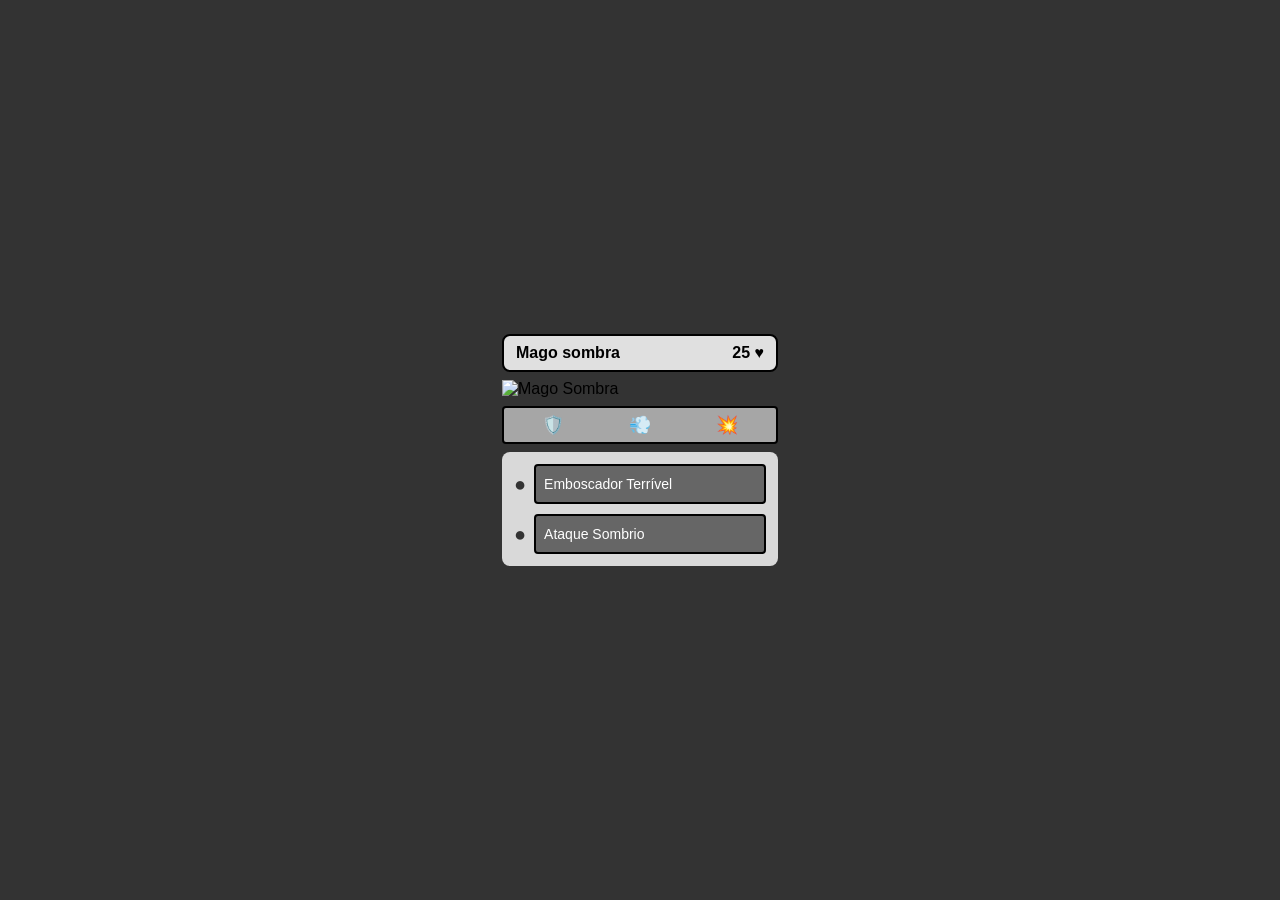
==== Cards/index.html @ 1bb97ba0 "v0.1 so rascunho das divs" ====
<!DOCTYPE html>
<html lang="pt-br">
<head>
    <meta charset="UTF-8">
    <meta http-equiv="X-UA-Compatible" content="IE=edge">
    <meta name="viewport" content="width=device-width, initial-scale=1.0">
    <link rel="stylesheet" href="style.css">
    <title>Cards</title>
</head>
<body>
    
    <div class="card">

        <div class = "card-header">
            <h2 class="card-title">Mago sombra</h2>
            <div class="card-hp">25 <span class = "hp-icon">♥</span></div>
        </div>

        <div class="card-image-cotainers">
            <img src="" alt="Mago Sombra" class="card-image">
        </div>

        <div class="card-stats">
            <span class="stat-icon">🛡️</span>
            <span class="stat-icon">💨</span>
            <span class="stat-icon">💥</span>
        </div>

        <div class="card-abilities" >
            <div class = "ability">
                <span class="ability-dot">●</span>
                <div class ="ability-box">
                    <p>Emboscador Terrível</p>
                </div>
            </div>

            <div class = "ability">
                <span class="ability-dot">●</span>
                <div class ="ability-box">
                    <p>Ataque Sombrio</p>
                </div>
            </div>
        </div>

    </div>

</body>
</html>
---- Cards/style.css ----
/* Reseta marges e deie a fonte padrão */

*{
    margin: 0;
    padding: 0;
    box-sizing: border-box;
    font-family: sans-serif;
}

/* Centralizar carta para visualização */
body{
    display: flex;
    justify-content: center;
    align-items: center;
    height: 100vh;
    background-color: #333;
}

/* fudo do card/borda */
.card{
    width: 300px;
    background-attachment: #0b132b;  /*azul escuro */
    border-radius: 12px;
    padding: 12px;
    display: flex;
    flex-direction: column;
    gap: 8px; /*espaço entra as div interna*/
}

/* header do cartão nome e hp */
.card-header{
    background-color: #e0e0e0;
    border-radius: 8px;
    padding: 8px 12px;
    display: flex;
    justify-content: space-between;
    align-items: center;
    border: 2px solid #000;
}

.card-title{
    font-size: 16px;
    font-weight: bold;
}

.card-hp{
    font-size: 16px;
    font-weight: bold;
}

/* container da imagem */
.card-image-container {
    background-color: #fff;
    height: 200px; /*altura fixa para ter padrao*/
    border-radius: 4px;
    border: 2px solid #000;
    display: flex;
    justify-content: center;
    align-items:center;
    overflow: hidden;
}

.card-image{
    max-width: 100%;
    max-height: 100%;
    object-fit: contain;
}

/* barra de Status */
.card-stats{
    background-color: #a6a6a6;
    border-radius: 4px;
    padding: 6px;
    display: flex;
    justify-content:space-around;
    border: 2px solid #000
}

.stat-icon{
    font-size: 18px;
}

/* Area de habilidades */
.card-abilities {
    background-color: #d9d9d9;
    border-radius: 8px;
    padding: 12px;
    display: flex;
    flex-direction: column;
    gap: 10px;
}

.ability{
    display: flex;
    align-items: center;
    gap: 8px;
}

.ability-dot{
    font-size: 20px;
    color: #333;
}

.ability-box {
    background-color: #666;
    width: 100%;
    min-height: 40px;
    border-radius: 4px;
    padding: 8px;
    border: 2px solid #000;
    display: flex;
    align-items:center;
}

.ability-box p{
    color: #fff;
    font-size: 14px;
}
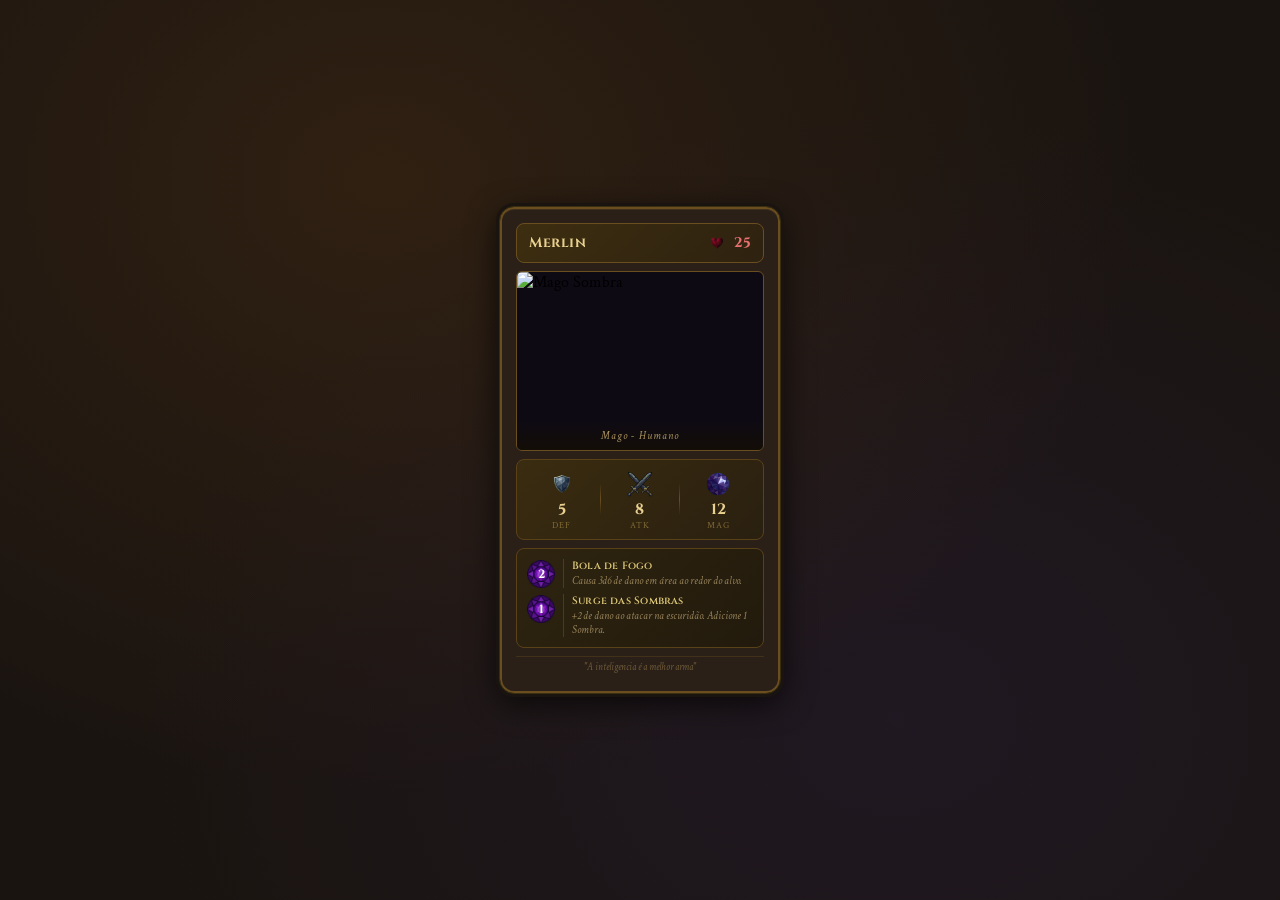
==== commit 69740c62: "update 2.0 primeiro leyout das cartas." ====
--- a/Cards/index.html
+++ b/Cards/index.html
@@ -2,44 +2,78 @@
 <html lang="pt-br">
 <head>
     <meta charset="UTF-8">
-    <meta http-equiv="X-UA-Compatible" content="IE=edge">
     <meta name="viewport" content="width=device-width, initial-scale=1.0">
     <link rel="stylesheet" href="style.css">
-    <title>Cards</title>
+    <link href="https://fonts.googleapis.com/css2?family=Cinzel:wght@400;600;700&family=Crimson+Text:ital,wght@0,400;0,600;1,400&display=swap" rel="stylesheet">
+    <title>cards</title>
 </head>
 <body>
-    
+
     <div class="card">
 
-        <div class = "card-header">
-            <h2 class="card-title">Mago sombra</h2>
-            <div class="card-hp">25 <span class = "hp-icon">♥</span></div>
+        <div class="card-header">
+            <h2 class="card-title">Merlin</h2>
+            <div class="card-hp">
+                <img src="images/assets/hp-icon.png" alt="HP" class="hp-icon">
+                <span>25</span>
+            </div>
         </div>
 
-        <div class="card-image-cotainers">
-            <img src="" alt="Mago Sombra" class="card-image">
+       
+        <div class="card-image-container">
+            <img src="images/arts/mago.png" alt="Mago Sombra" class="card-image">
+            <div class="card-type-banner">
+                <span>Mago - Humano</span>
+            </div>
         </div>
 
+       
         <div class="card-stats">
-            <span class="stat-icon">🛡️</span>
-            <span class="stat-icon">💨</span>
-            <span class="stat-icon">💥</span>
+            <div class="stat-item">
+                <img src="images/assets/def-icon.png" alt="Defesa" class="stat-icon">
+                <span class="stat-val">5</span>
+                <span class="stat-lbl">DEF</span>
+            </div>
+            <div class="stat-divider"></div>
+            <div class="stat-item">
+                <img src="images/assets/atk-icon.png" alt="Ataque" class="stat-icon">
+                <span class="stat-val">8</span>
+                <span class="stat-lbl">ATK</span>
+            </div>
+            <div class="stat-divider"></div>
+            <div class="stat-item">
+                <img src="images/assets/icon-magia.png" alt="Magia" class="stat-icon">
+                <span class="stat-val">12</span>
+                <span class="stat-lbl">MAG</span>
+            </div>
         </div>
 
-        <div class="card-abilities" >
-            <div class = "ability">
-                <span class="ability-dot">●</span>
-                <div class ="ability-box">
-                    <p>Emboscador Terrível</p>
+       
+        <div class="card-abilities">
+            <div class="ability">
+                <div class="ability-cost">
+                    <img src="images/assets/icon-mana.png" alt="" class="mana-icon">
+                    <span>2</span>
+                </div>
+                <div class="ability-body">
+                    <span class="ability-name">Bola de Fogo</span>
+                    <span class="ability-desc">Causa 3d6 de dano em área ao redor do alvo.</span>
                 </div>
             </div>
-
-            <div class = "ability">
-                <span class="ability-dot">●</span>
-                <div class ="ability-box">
-                    <p>Ataque Sombrio</p>
+            <div class="ability">
+                <div class="ability-cost">
+                    <img src="images/assets/icon-mana.png" alt="" class="mana-icon">
+                    <span>1</span>
+                </div>
+                <div class="ability-body">
+                    <span class="ability-name">Surge das Sombras</span>
+                    <span class="ability-desc">+2 de dano ao atacar na escuridão. Adicione 1 Sombra.</span>
                 </div>
             </div>
+        </div>
+
+        <div class="flavor-text">
+            "A inteligencia é a melhor arma"
         </div>
 
     </div>
--- a/Cards/style.css
+++ b/Cards/style.css
@@ -1,119 +1,246 @@
-/* Reseta marges e deie a fonte padrão */
-
-*{
+/* ── Reset ── */
+*, *::before, *::after {
     margin: 0;
     padding: 0;
     box-sizing: border-box;
-    font-family: sans-serif;
-}
-
-/* Centralizar carta para visualização */
-body{
+}
+
+/* ── Página ── */
+body {
     display: flex;
     justify-content: center;
     align-items: center;
-    height: 100vh;
-    background-color: #333;
-}
-
-/* fudo do card/borda */
-.card{
-    width: 300px;
-    background-attachment: #0b132b;  /*azul escuro */
-    border-radius: 12px;
-    padding: 12px;
-    display: flex;
-    flex-direction: column;
-    gap: 8px; /*espaço entra as div interna*/
-}
-
-/* header do cartão nome e hp */
-.card-header{
-    background-color: #e0e0e0;
+    min-height: 100vh;
+    background-color: #1a1410;
+    background-image:
+        radial-gradient(ellipse at 30% 20%, rgba(80,50,20,0.4) 0%, transparent 60%),
+        radial-gradient(ellipse at 70% 80%, rgba(40,30,60,0.4) 0%, transparent 60%);
+    font-family: 'Crimson Text', Georgia, serif;
+}
+
+/* ── Card principal ──
+   Tamanho renderizado: 280 x ~500 px */
+.card {
+    width: 280px;
+    position: relative;
+    padding: 14px;
+    display: flex;
+    flex-direction: column;
+    gap: 8px;
+    background-color: #2a2018;
+    border-radius: 14px;
+    border: 2px solid #6a4e20;
+    outline: 1px solid #3a2e10;
+    box-shadow:
+        0 0 0 4px #1a1410,
+        0 8px 32px rgba(0,0,0,0.8),
+        inset 0 1px 0 rgba(180,140,60,0.15);
+}
+
+/* ── Header ── */
+.card-header {
+    display: flex;
+    justify-content: space-between;
+    align-items: center;
+    background: linear-gradient(135deg, #3d2e10 0%, #2e2210 100%);
+    border: 1px solid #6a4e20;
     border-radius: 8px;
-    padding: 8px 12px;
-    display: flex;
-    justify-content: space-between;
-    align-items: center;
-    border: 2px solid #000;
-}
-
-.card-title{
-    font-size: 16px;
-    font-weight: bold;
-}
-
-.card-hp{
-    font-size: 16px;
-    font-weight: bold;
-}
-
-/* container da imagem */
+    padding: 7px 12px;
+}
+
+.card-title {
+    font-family: 'Cinzel', 'Times New Roman', serif;
+    font-size: 14px;
+    font-weight: 700;
+    color: #e8d090;
+    letter-spacing: 0.04em;
+}
+
+.card-hp {
+    display: flex;
+    align-items: center;
+    gap: 5px;
+    font-family: 'Cinzel', serif;
+    font-size: 14px;
+    font-weight: 700;
+    color: #e87070;
+}
+
+/* Arquivo: images/icon-hp.png | Tamanho: 24x24 px */
+.hp-icon {
+    width: 24px;
+    height: 24px;
+    object-fit: contain;
+}
+
+/* ── Imagem do personagem ──
+   Container renderizado: 252x180 px
+   Ideal enviar 560x360 px para nitidez em telas retina */
 .card-image-container {
-    background-color: #fff;
-    height: 200px; /*altura fixa para ter padrao*/
-    border-radius: 4px;
-    border: 2px solid #000;
-    display: flex;
+    position: relative;
+    border-radius: 6px;
+    border: 1.5px solid #6a4e20;
+    overflow: hidden;
+    height: 180px;
+    background-color: #0d0a14;
+}
+
+.card-image {
+    width: 100%;
+    height: 100%;
+    object-fit: cover;
+    object-position: center top;
+    display: block;
+}
+
+.card-type-banner {
+    position: absolute;
+    bottom: 0;
+    left: 0;
+    right: 0;
+    padding: 5px 10px;
+    background: linear-gradient(0deg, rgba(20,14,6,0.92) 0%, transparent 100%);
+    text-align: center;
+}
+
+.card-type-banner span {
+    font-family: 'Crimson Text', serif;
+    font-style: italic;
+    font-size: 11px;
+    color: rgba(220,190,120,0.75);
+    letter-spacing: 0.1em;
+}
+
+/* ── Stats ── */
+.card-stats {
+    display: flex;
+    align-items: center;
+    justify-content: space-around;
+    background: linear-gradient(135deg, #3a2c10 0%, #2a2010 100%);
+    border: 1px solid #5a4218;
+    border-radius: 8px;
+    padding: 8px 6px;
+}
+
+.stat-item {
+    display: flex;
+    flex-direction: column;
+    align-items: center;
+    gap: 2px;
+    flex: 1;
+}
+
+/* Arquivos: images/icon-def.png / icon-atk.png / icon-mag.png
+   Tamanho: 32x32 px cada */
+.stat-icon {
+    width: 32px;
+    height: 32px;
+    object-fit: contain;
+}
+
+.stat-val {
+    font-family: 'Cinzel', serif;
+    font-size: 15px;
+    font-weight: 700;
+    color: #e8d090;
+    line-height: 1;
+}
+
+.stat-lbl {
+    font-family: 'Crimson Text', serif;
+    font-size: 9px;
+    letter-spacing: 0.12em;
+    color: rgba(180,150,80,0.6);
+    text-transform: uppercase;
+}
+
+.stat-divider {
+    width: 1px;
+    height: 32px;
+    background: linear-gradient(180deg, transparent, #6a4e20, transparent);
+}
+
+/* ── Habilidades ── */
+.card-abilities {
+    display: flex;
+    flex-direction: column;
+    gap: 6px;
+    background: linear-gradient(135deg, #2e2410 0%, #221a0c 100%);
+    border: 1px solid #5a4218;
+    border-radius: 8px;
+    padding: 10px;
+}
+
+.ability {
+    display: flex;
+    align-items: flex-start;
+    gap: 8px;
+}
+
+/* Custo de mana: ícone + número sobreposto
+   Arquivo: images/icon-mana.png | Tamanho: 28x28 px */
+.ability-cost {
+    position: relative;
+    width: 28px;
+    height: 28px;
+    min-width: 28px;
+    flex-shrink: 0;
+    display: flex;
+    align-items: center;
     justify-content: center;
-    align-items:center;
-    overflow: hidden;
-}
-
-.card-image{
-    max-width: 100%;
-    max-height: 100%;
+    margin-top: 1px;
+}
+
+.mana-icon {
+    position: absolute;
+    width: 28px;
+    height: 28px;
     object-fit: contain;
 }
 
-/* barra de Status */
-.card-stats{
-    background-color: #a6a6a6;
-    border-radius: 4px;
-    padding: 6px;
-    display: flex;
-    justify-content:space-around;
-    border: 2px solid #000
-}
-
-.stat-icon{
-    font-size: 18px;
-}
-
-/* Area de habilidades */
-.card-abilities {
-    background-color: #d9d9d9;
-    border-radius: 8px;
-    padding: 12px;
-    display: flex;
-    flex-direction: column;
-    gap: 10px;
-}
-
-.ability{
-    display: flex;
-    align-items: center;
-    gap: 8px;
-}
-
-.ability-dot{
-    font-size: 20px;
-    color: #333;
-}
-
-.ability-box {
-    background-color: #666;
-    width: 100%;
-    min-height: 40px;
-    border-radius: 4px;
-    padding: 8px;
-    border: 2px solid #000;
-    display: flex;
-    align-items:center;
-}
-
-.ability-box p{
+.ability-cost span {
+    position: relative;
+    font-family: 'Cinzel', serif;
+    font-size: 12px;
+    font-weight: 700;
     color: #fff;
-    font-size: 14px;
-}
-
+    text-shadow: 0 1px 4px rgba(0,0,0,0.9);
+    z-index: 1;
+}
+
+.ability-body {
+    flex: 1;
+    display: flex;
+    flex-direction: column;
+    gap: 1px;
+    border-left: 1.5px solid rgba(180,140,60,0.25);
+    padding-left: 8px;
+}
+
+.ability-name {
+    font-family: 'Cinzel', serif;
+    font-size: 10.5px;
+    font-weight: 600;
+    color: #ddc878;
+    letter-spacing: 0.02em;
+}
+
+.ability-desc {
+    font-family: 'Crimson Text', serif;
+    font-size: 11px;
+    color: rgba(210,185,130,0.65);
+    font-style: italic;
+    line-height: 1.3;
+}
+
+/* ── Flavor text ── */
+.flavor-text {
+    font-family: 'Crimson Text', serif;
+    font-style: italic;
+    font-size: 10px;
+    color: rgba(180,150,90,0.5);
+    text-align: center;
+    padding: 4px 10px 2px;
+    border-top: 1px solid rgba(120,90,30,0.3);
+    line-height: 1.4;
+}
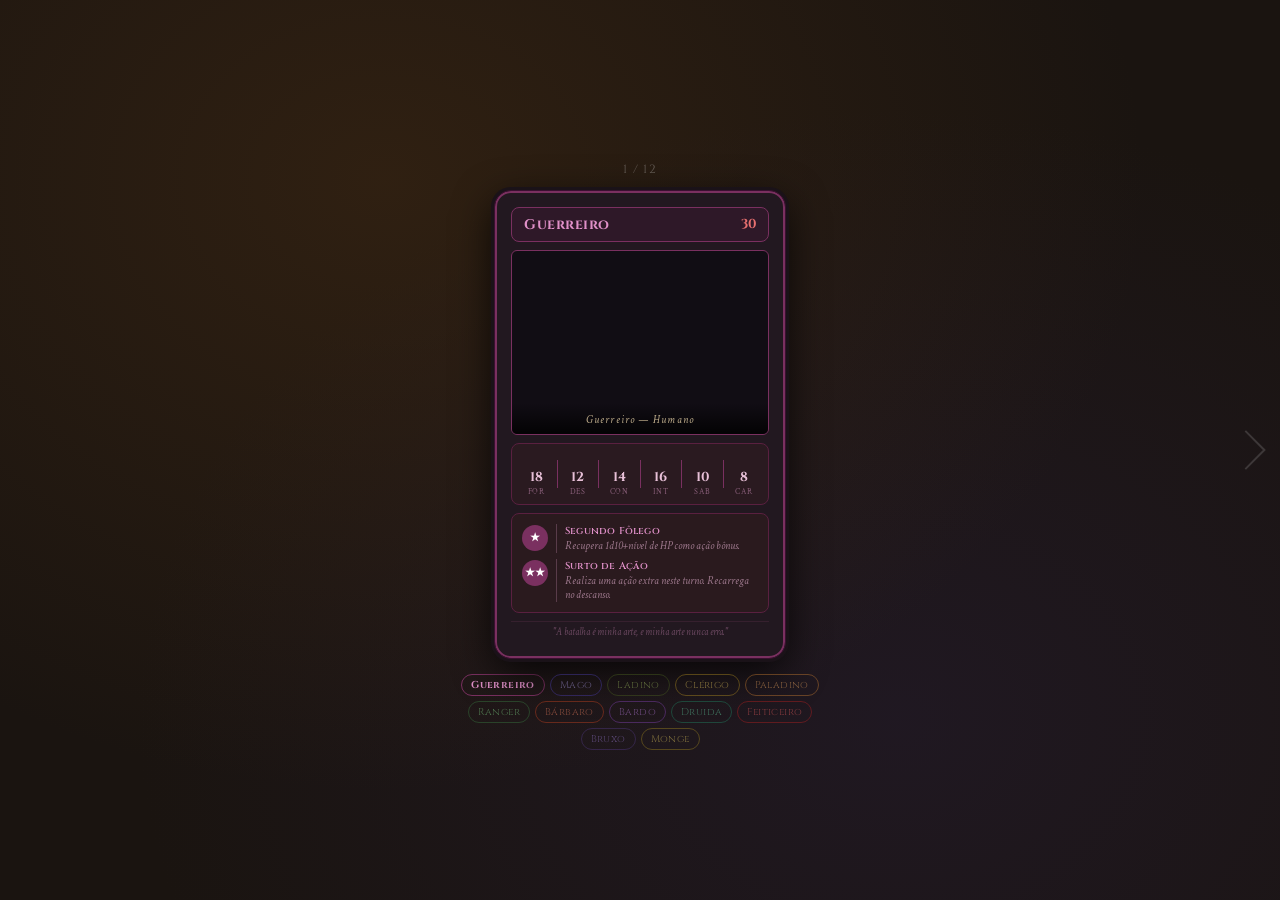
==== commit bfd8162f: "update 0.3 adicionei outras classes. nos modelos." ====
--- a/Cards/index.html
+++ b/Cards/index.html
@@ -1,82 +1,135 @@
 <!DOCTYPE html>
 <html lang="pt-br">
 <head>
-    <meta charset="UTF-8">
-    <meta name="viewport" content="width=device-width, initial-scale=1.0">
-    <link rel="stylesheet" href="style.css">
-    <link href="https://fonts.googleapis.com/css2?family=Cinzel:wght@400;600;700&family=Crimson+Text:ital,wght@0,400;0,600;1,400&display=swap" rel="stylesheet">
-    <title>cards</title>
+  <meta charset="UTF-8">
+  <meta name="viewport" content="width=device-width, initial-scale=1.0">
+  <link rel="stylesheet" href="style.css">
+  <link href="https://fonts.googleapis.com/css2?family=Cinzel:wght@400;600;700&family=Crimson+Text:ital,wght@0,400;0,600;1,400&display=swap" rel="stylesheet">
+  <title>D&D Cards</title>
 </head>
 <body>
 
-    <div class="card">
+  <!-- Clique nas laterais para navegar -->
+  <div class="side-zone left" id="zone-left" aria-label="Carta anterior"></div>
+  <div class="side-zone right" id="zone-right" aria-label="Próxima carta"></div>
 
-        <div class="card-header">
-            <h2 class="card-title">Merlin</h2>
-            <div class="card-hp">
-                <img src="images/assets/hp-icon.png" alt="HP" class="hp-icon">
-                <span>25</span>
-            </div>
+  <div class="rpg-root">
+
+    <!-- Overlay de zoom -->
+    <div class="zoom-overlay" id="zoom-overlay">
+      <div class="zoom-card-wrapper" id="zoom-wrapper"></div>
+    </div>
+
+    <!-- Contador e tabs no topo -->
+    <div class="top-bar">
+      <span class="card-counter" id="counter">1 / 12</span>
+    </div>
+
+    <!-- Carta principal -->
+    <div class="card-stage">
+      <div class="card floating" id="card">
+        <div class="card-header" id="ch">
+          <h2 class="card-title" id="c-name"></h2>
+          <div class="card-hp">
+            <!-- ícone de coração: troque o src para seu ícone personalizado -->
+            <span class="hp-icon" id="hp-icon">
+              <img src="icons/heart.svg" alt="HP" onerror="this.style.display='none';this.nextSibling.style.display='inline'">
+              <span class="hp-fallback" style="display:none">♥</span>
+            </span>
+            <span id="c-hp"></span>
+          </div>
         </div>
 
-       
-        <div class="card-image-container">
-            <img src="images/arts/mago.png" alt="Mago Sombra" class="card-image">
-            <div class="card-type-banner">
-                <span>Mago - Humano</span>
-            </div>
+        <div class="card-image-container" id="c-img-box">
+          <!-- A imagem do personagem: coloque arquivos em /images/nomeClasse.png -->
+          <img class="card-char-img" id="c-char-img" src="" alt="" onerror="this.style.display='none'">
+          <div class="card-type-banner">
+            <span id="c-type"></span>
+          </div>
         </div>
 
-       
-        <div class="card-stats">
-            <div class="stat-item">
-                <img src="images/assets/def-icon.png" alt="Defesa" class="stat-icon">
-                <span class="stat-val">5</span>
-                <span class="stat-lbl">DEF</span>
-            </div>
-            <div class="stat-divider"></div>
-            <div class="stat-item">
-                <img src="images/assets/atk-icon.png" alt="Ataque" class="stat-icon">
-                <span class="stat-val">8</span>
-                <span class="stat-lbl">ATK</span>
-            </div>
-            <div class="stat-divider"></div>
-            <div class="stat-item">
-                <img src="images/assets/icon-magia.png" alt="Magia" class="stat-icon">
-                <span class="stat-val">12</span>
-                <span class="stat-lbl">MAG</span>
-            </div>
+        <div class="card-stats" id="c-stats-box">
+          <!-- FOR -->
+          <div class="stat-item">
+            <span class="stat-icon-wrap">
+              <img class="stat-icon-img" src="icons/str.svg" alt="FOR" onerror="this.style.display='none'">
+            </span>
+            <span class="stat-val" id="s-str"></span>
+            <span class="stat-lbl">FOR</span>
+          </div>
+          <div class="stat-divider"></div>
+          <!-- DES -->
+          <div class="stat-item">
+            <span class="stat-icon-wrap">
+              <img class="stat-icon-img" src="icons/dex.svg" alt="DES" onerror="this.style.display='none'">
+            </span>
+            <span class="stat-val" id="s-dex"></span>
+            <span class="stat-lbl">DES</span>
+          </div>
+          <div class="stat-divider"></div>
+          <!-- CON -->
+          <div class="stat-item">
+            <span class="stat-icon-wrap">
+              <img class="stat-icon-img" src="icons/con.svg" alt="CON" onerror="this.style.display='none'">
+            </span>
+            <span class="stat-val" id="s-con"></span>
+            <span class="stat-lbl">CON</span>
+          </div>
+          <div class="stat-divider"></div>
+          <!-- INT -->
+          <div class="stat-item">
+            <span class="stat-icon-wrap">
+              <img class="stat-icon-img" src="icons/int.svg" alt="INT" onerror="this.style.display='none'">
+            </span>
+            <span class="stat-val" id="s-int"></span>
+            <span class="stat-lbl">INT</span>
+          </div>
+          <div class="stat-divider"></div>
+          <!-- SAB -->
+          <div class="stat-item">
+            <span class="stat-icon-wrap">
+              <img class="stat-icon-img" src="icons/wis.svg" alt="SAB" onerror="this.style.display='none'">
+            </span>
+            <span class="stat-val" id="s-wis"></span>
+            <span class="stat-lbl">SAB</span>
+          </div>
+          <div class="stat-divider"></div>
+          <!-- CAR -->
+          <div class="stat-item">
+            <span class="stat-icon-wrap">
+              <img class="stat-icon-img" src="icons/cha.svg" alt="CAR" onerror="this.style.display='none'">
+            </span>
+            <span class="stat-val" id="s-cha"></span>
+            <span class="stat-lbl">CAR</span>
+          </div>
         </div>
 
-       
-        <div class="card-abilities">
-            <div class="ability">
-                <div class="ability-cost">
-                    <img src="images/assets/icon-mana.png" alt="" class="mana-icon">
-                    <span>2</span>
-                </div>
-                <div class="ability-body">
-                    <span class="ability-name">Bola de Fogo</span>
-                    <span class="ability-desc">Causa 3d6 de dano em área ao redor do alvo.</span>
-                </div>
+        <div class="card-abilities" id="c-ab-box">
+          <div class="ability" id="ab1">
+            <div class="ability-cost" id="ab1-cost"></div>
+            <div class="ability-body" id="ab1-body">
+              <span class="ability-name" id="ab1-name"></span>
+              <span class="ability-desc" id="ab1-desc"></span>
             </div>
-            <div class="ability">
-                <div class="ability-cost">
-                    <img src="images/assets/icon-mana.png" alt="" class="mana-icon">
-                    <span>1</span>
-                </div>
-                <div class="ability-body">
-                    <span class="ability-name">Surge das Sombras</span>
-                    <span class="ability-desc">+2 de dano ao atacar na escuridão. Adicione 1 Sombra.</span>
-                </div>
+          </div>
+          <div class="ability" id="ab2">
+            <div class="ability-cost" id="ab2-cost"></div>
+            <div class="ability-body" id="ab2-body">
+              <span class="ability-name" id="ab2-name"></span>
+              <span class="ability-desc" id="ab2-desc"></span>
             </div>
+          </div>
         </div>
 
-        <div class="flavor-text">
-            "A inteligencia é a melhor arma"
-        </div>
-
+        <div class="flavor-text" id="c-flavor"></div>
+      </div>
     </div>
 
+    <!-- Tabs de classe -->
+    <div class="class-tabs" id="class-tabs"></div>
+
+  </div>
+
+  <script src="script.js"></script>
 </body>
 </html>
--- a/Cards/style.css
+++ b/Cards/style.css
@@ -1,246 +1,350 @@
-/* ── Reset ── */
-*, *::before, *::after {
-    margin: 0;
-    padding: 0;
-    box-sizing: border-box;
-}
-
-/* ── Página ── */
+@import url('https://fonts.googleapis.com/css2?family=Cinzel:wght@400;600;700&family=Crimson+Text:ital,wght@0,400;0,600;1,400&display=swap');
+
+/* ─── Reset & Base ─── */
+*, *::before, *::after { box-sizing: border-box; margin: 0; padding: 0; }
+
 body {
-    display: flex;
-    justify-content: center;
-    align-items: center;
-    min-height: 100vh;
-    background-color: #1a1410;
-    background-image:
-        radial-gradient(ellipse at 30% 20%, rgba(80,50,20,0.4) 0%, transparent 60%),
-        radial-gradient(ellipse at 70% 80%, rgba(40,30,60,0.4) 0%, transparent 60%);
-    font-family: 'Crimson Text', Georgia, serif;
-}
-
-/* ── Card principal ──
-   Tamanho renderizado: 280 x ~500 px */
+  display: flex;
+  justify-content: center;
+  align-items: center;
+  min-height: 100vh;
+  background-color: #1a1410;
+  background-image:
+    radial-gradient(ellipse at 30% 20%, rgba(80,50,20,0.4) 0%, transparent 60%),
+    radial-gradient(ellipse at 70% 80%, rgba(40,30,60,0.4) 0%, transparent 60%);
+  font-family: 'Crimson Text', Georgia, serif;
+  overflow: hidden;
+  user-select: none;
+}
+
+/* ─── Side click zones ─── */
+.side-zone {
+  position: fixed;
+  top: 0;
+  width: 22%;
+  height: 100%;
+  z-index: 10;
+  cursor: pointer;
+  transition: background 0.2s;
+}
+.side-zone.left  { left: 0; }
+.side-zone.right { right: 0; }
+.side-zone:hover {
+  background: rgba(255,255,255,0.03);
+}
+.side-zone::after {
+  content: '';
+  position: absolute;
+  top: 50%;
+  transform: translateY(-50%);
+  width: 28px;
+  height: 28px;
+  border-top: 2px solid rgba(255,255,255,0.15);
+  border-right: 2px solid rgba(255,255,255,0.15);
+  transition: border-color 0.2s;
+}
+.side-zone.left::after  { left: 20px;  transform: translateY(-50%) rotate(-135deg); }
+.side-zone.right::after { right: 20px; transform: translateY(-50%) rotate(45deg); }
+.side-zone:hover::after { border-color: rgba(255,255,255,0.4); }
+.side-zone.disabled { pointer-events: none; opacity: 0; }
+
+/* ─── Root layout ─── */
+.rpg-root {
+  position: relative;
+  display: flex;
+  flex-direction: column;
+  align-items: center;
+  padding: 1.5rem 0 1rem;
+  z-index: 20;
+}
+
+/* ─── Top bar ─── */
+.top-bar {
+  margin-bottom: 0.75rem;
+}
+.card-counter {
+  font-family: 'Cinzel', serif;
+  font-size: 12px;
+  letter-spacing: 0.12em;
+  color: rgba(255,255,255,0.3);
+}
+
+/* ─── Card Stage + floating animation ─── */
+.card-stage {
+  perspective: 900px;
+}
+
+@keyframes float {
+  0%, 100% { transform: translateY(0px); }
+  50%       { transform: translateY(-7px); }
+}
+
 .card {
-    width: 280px;
-    position: relative;
-    padding: 14px;
-    display: flex;
-    flex-direction: column;
-    gap: 8px;
-    background-color: #2a2018;
-    border-radius: 14px;
-    border: 2px solid #6a4e20;
-    outline: 1px solid #3a2e10;
-    box-shadow:
-        0 0 0 4px #1a1410,
-        0 8px 32px rgba(0,0,0,0.8),
-        inset 0 1px 0 rgba(180,140,60,0.15);
-}
-
-/* ── Header ── */
+  width: 290px;
+  position: relative;
+  padding: 14px;
+  display: flex;
+  flex-direction: column;
+  gap: 8px;
+  border-radius: 16px;
+  border: 2px solid;
+  outline: 1px solid;
+  cursor: zoom-in;
+  transition: box-shadow 0.3s ease, transform 0.3s ease;
+}
+.card.floating {
+  animation: float 4s ease-in-out infinite;
+}
+.card:hover {
+  animation-play-state: paused;
+  transform: translateY(-3px) scale(1.01);
+}
+
+/* ─── Card Header ─── */
 .card-header {
-    display: flex;
-    justify-content: space-between;
-    align-items: center;
-    background: linear-gradient(135deg, #3d2e10 0%, #2e2210 100%);
-    border: 1px solid #6a4e20;
-    border-radius: 8px;
-    padding: 7px 12px;
-}
-
+  display: flex;
+  justify-content: space-between;
+  align-items: center;
+  border: 1px solid;
+  border-radius: 8px;
+  padding: 7px 12px;
+}
 .card-title {
-    font-family: 'Cinzel', 'Times New Roman', serif;
-    font-size: 14px;
-    font-weight: 700;
-    color: #e8d090;
-    letter-spacing: 0.04em;
-}
-
+  font-family: 'Cinzel', serif;
+  font-size: 14px;
+  font-weight: 700;
+  letter-spacing: 0.04em;
+}
 .card-hp {
-    display: flex;
-    align-items: center;
-    gap: 5px;
-    font-family: 'Cinzel', serif;
-    font-size: 14px;
-    font-weight: 700;
-    color: #e87070;
-}
-
-/* Arquivo: images/icon-hp.png | Tamanho: 24x24 px */
+  display: flex;
+  align-items: center;
+  gap: 5px;
+  font-family: 'Cinzel', serif;
+  font-size: 13px;
+  font-weight: 700;
+}
 .hp-icon {
-    width: 24px;
-    height: 24px;
-    object-fit: contain;
-}
-
-/* ── Imagem do personagem ──
-   Container renderizado: 252x180 px
-   Ideal enviar 560x360 px para nitidez em telas retina */
+  width: 18px;
+  height: 18px;
+  display: flex;
+  align-items: center;
+  justify-content: center;
+}
+.hp-icon img {
+  width: 100%;
+  height: 100%;
+  object-fit: contain;
+}
+.hp-fallback { font-size: 16px; }
+
+/* ─── Card Image ─── */
 .card-image-container {
-    position: relative;
-    border-radius: 6px;
-    border: 1.5px solid #6a4e20;
-    overflow: hidden;
-    height: 180px;
-    background-color: #0d0a14;
-}
-
-.card-image {
-    width: 100%;
-    height: 100%;
-    object-fit: cover;
-    object-position: center top;
-    display: block;
-}
-
+  position: relative;
+  border-radius: 6px;
+  border: 1.5px solid;
+  overflow: hidden;
+  height: 185px;
+  display: flex;
+  align-items: center;
+  justify-content: center;
+  background-size: cover;
+  background-position: center;
+}
+.card-char-img {
+  width: 100%;
+  height: 100%;
+  object-fit: cover;
+  object-position: top center;
+  position: absolute;
+  top: 0; left: 0;
+  display: block;
+}
 .card-type-banner {
-    position: absolute;
-    bottom: 0;
-    left: 0;
-    right: 0;
-    padding: 5px 10px;
-    background: linear-gradient(0deg, rgba(20,14,6,0.92) 0%, transparent 100%);
-    text-align: center;
-}
-
+  position: absolute;
+  bottom: 0;
+  left: 0;
+  right: 0;
+  padding: 5px 10px;
+  text-align: center;
+  background: linear-gradient(0deg, rgba(0,0,0,0.8) 0%, transparent 100%);
+}
 .card-type-banner span {
-    font-family: 'Crimson Text', serif;
-    font-style: italic;
-    font-size: 11px;
-    color: rgba(220,190,120,0.75);
-    letter-spacing: 0.1em;
-}
-
-/* ── Stats ── */
+  font-family: 'Crimson Text', serif;
+  font-style: italic;
+  font-size: 11px;
+  letter-spacing: 0.1em;
+  color: rgba(220,200,160,0.85);
+}
+
+/* ─── Card Stats — 6 atributos D&D ─── */
 .card-stats {
-    display: flex;
-    align-items: center;
-    justify-content: space-around;
-    background: linear-gradient(135deg, #3a2c10 0%, #2a2010 100%);
-    border: 1px solid #5a4218;
-    border-radius: 8px;
-    padding: 8px 6px;
-}
-
+  display: flex;
+  align-items: center;
+  justify-content: space-around;
+  border: 1px solid;
+  border-radius: 8px;
+  padding: 7px 4px;
+}
 .stat-item {
-    display: flex;
-    flex-direction: column;
-    align-items: center;
-    gap: 2px;
-    flex: 1;
-}
-
-/* Arquivos: images/icon-def.png / icon-atk.png / icon-mag.png
-   Tamanho: 32x32 px cada */
-.stat-icon {
-    width: 32px;
-    height: 32px;
-    object-fit: contain;
-}
-
+  display: flex;
+  flex-direction: column;
+  align-items: center;
+  gap: 2px;
+  flex: 1;
+  min-width: 0;
+}
+.stat-icon-wrap {
+  width: 18px;
+  height: 18px;
+  display: flex;
+  align-items: center;
+  justify-content: center;
+}
+.stat-icon-img {
+  width: 100%;
+  height: 100%;
+  object-fit: contain;
+  /* fallback: se não houver imagem fica invisível */
+}
 .stat-val {
-    font-family: 'Cinzel', serif;
-    font-size: 15px;
-    font-weight: 700;
-    color: #e8d090;
-    line-height: 1;
-}
-
+  font-family: 'Cinzel', serif;
+  font-size: 13px;
+  font-weight: 700;
+  line-height: 1;
+}
 .stat-lbl {
-    font-family: 'Crimson Text', serif;
-    font-size: 9px;
-    letter-spacing: 0.12em;
-    color: rgba(180,150,80,0.6);
-    text-transform: uppercase;
-}
-
+  font-family: 'Crimson Text', serif;
+  font-size: 8px;
+  letter-spacing: 0.1em;
+  text-transform: uppercase;
+}
 .stat-divider {
-    width: 1px;
-    height: 32px;
-    background: linear-gradient(180deg, transparent, #6a4e20, transparent);
-}
-
-/* ── Habilidades ── */
+  width: 1px;
+  height: 28px;
+  flex-shrink: 0;
+}
+
+/* ─── Abilities ─── */
 .card-abilities {
-    display: flex;
-    flex-direction: column;
-    gap: 6px;
-    background: linear-gradient(135deg, #2e2410 0%, #221a0c 100%);
-    border: 1px solid #5a4218;
-    border-radius: 8px;
-    padding: 10px;
-}
-
+  display: flex;
+  flex-direction: column;
+  gap: 6px;
+  border: 1px solid;
+  border-radius: 8px;
+  padding: 10px;
+}
 .ability {
-    display: flex;
-    align-items: flex-start;
-    gap: 8px;
-}
-
-/* Custo de mana: ícone + número sobreposto
-   Arquivo: images/icon-mana.png | Tamanho: 28x28 px */
+  display: flex;
+  align-items: flex-start;
+  gap: 8px;
+}
 .ability-cost {
-    position: relative;
-    width: 28px;
-    height: 28px;
-    min-width: 28px;
-    flex-shrink: 0;
-    display: flex;
-    align-items: center;
-    justify-content: center;
-    margin-top: 1px;
-}
-
-.mana-icon {
-    position: absolute;
-    width: 28px;
-    height: 28px;
-    object-fit: contain;
-}
-
-.ability-cost span {
-    position: relative;
-    font-family: 'Cinzel', serif;
-    font-size: 12px;
-    font-weight: 700;
-    color: #fff;
-    text-shadow: 0 1px 4px rgba(0,0,0,0.9);
-    z-index: 1;
-}
-
+  width: 26px;
+  height: 26px;
+  min-width: 26px;
+  border-radius: 50%;
+  display: flex;
+  align-items: center;
+  justify-content: center;
+  font-family: 'Cinzel', serif;
+  font-size: 11px;
+  font-weight: 700;
+  margin-top: 1px;
+  flex-shrink: 0;
+}
 .ability-body {
-    flex: 1;
-    display: flex;
-    flex-direction: column;
-    gap: 1px;
-    border-left: 1.5px solid rgba(180,140,60,0.25);
-    padding-left: 8px;
-}
-
+  flex: 1;
+  display: flex;
+  flex-direction: column;
+  gap: 1px;
+  border-left: 1.5px solid;
+  padding-left: 8px;
+}
 .ability-name {
-    font-family: 'Cinzel', serif;
-    font-size: 10.5px;
-    font-weight: 600;
-    color: #ddc878;
-    letter-spacing: 0.02em;
-}
-
+  font-family: 'Cinzel', serif;
+  font-size: 10px;
+  font-weight: 600;
+  letter-spacing: 0.02em;
+}
 .ability-desc {
-    font-family: 'Crimson Text', serif;
-    font-size: 11px;
-    color: rgba(210,185,130,0.65);
-    font-style: italic;
-    line-height: 1.3;
-}
-
-/* ── Flavor text ── */
+  font-family: 'Crimson Text', serif;
+  font-size: 11px;
+  font-style: italic;
+  line-height: 1.3;
+}
+
+/* ─── Flavor text ─── */
 .flavor-text {
-    font-family: 'Crimson Text', serif;
-    font-style: italic;
-    font-size: 10px;
-    color: rgba(180,150,90,0.5);
-    text-align: center;
-    padding: 4px 10px 2px;
-    border-top: 1px solid rgba(120,90,30,0.3);
-    line-height: 1.4;
-}+  font-family: 'Crimson Text', serif;
+  font-style: italic;
+  font-size: 10px;
+  text-align: center;
+  padding: 4px 10px 2px;
+  border-top: 1px solid;
+  line-height: 1.4;
+}
+
+/* ─── Class tabs ─── */
+.class-tabs {
+  display: flex;
+  flex-wrap: wrap;
+  gap: 5px;
+  justify-content: center;
+  margin-top: 1rem;
+  max-width: 360px;
+}
+.class-tab {
+  font-size: 10px;
+  font-family: 'Cinzel', serif;
+  padding: 3px 9px;
+  border-radius: 20px;
+  border: 1px solid;
+  cursor: pointer;
+  transition: all 0.15s;
+  background: none;
+  opacity: 0.45;
+  letter-spacing: 0.04em;
+}
+.class-tab.active { opacity: 1; font-weight: 700; }
+.class-tab:hover  { opacity: 0.8; }
+
+/* ─── Zoom Overlay ─── */
+.zoom-overlay {
+  position: fixed;
+  inset: 0;
+  z-index: 100;
+  background: rgba(0,0,0,0);
+  display: flex;
+  align-items: center;
+  justify-content: center;
+  pointer-events: none;
+  transition: background 0.3s ease;
+}
+.zoom-overlay.active {
+  background: rgba(0,0,0,0.82);
+  pointer-events: all;
+  cursor: zoom-out;
+}
+.zoom-card-wrapper {
+  transform: scale(0.7);
+  opacity: 0;
+  transition: transform 0.35s cubic-bezier(0.34,1.56,0.64,1), opacity 0.3s ease;
+  pointer-events: none;
+}
+.zoom-overlay.active .zoom-card-wrapper {
+  transform: scale(1.55);
+  opacity: 1;
+  pointer-events: none;
+}
+
+/* ─── Card transition on switch ─── */
+@keyframes cardIn {
+  from { opacity: 0; transform: translateY(12px) scale(0.97); }
+  to   { opacity: 1; transform: translateY(0)    scale(1); }
+}
+.card.switching {
+  animation: cardIn 0.28s ease forwards;
+}
+
+/* ─── Scrollbar oculta ─── */
+::-webkit-scrollbar { display: none; }
